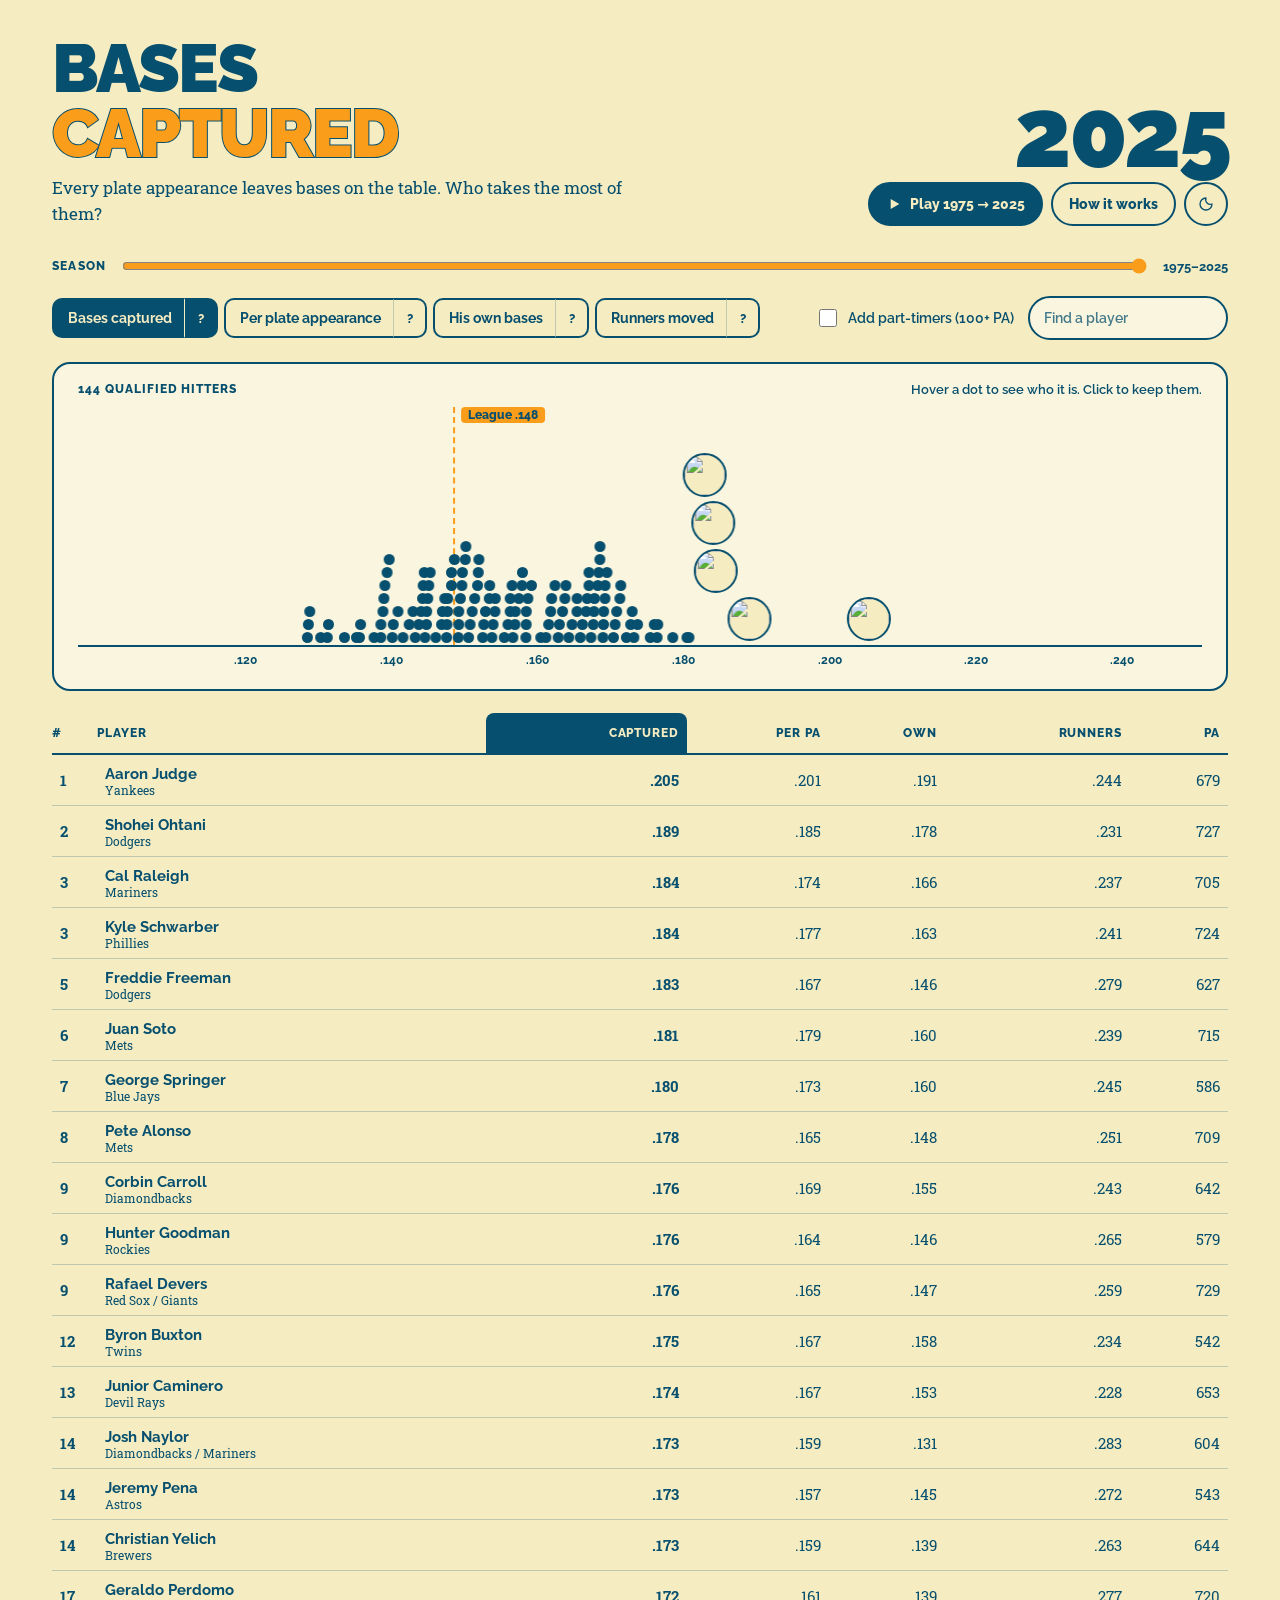
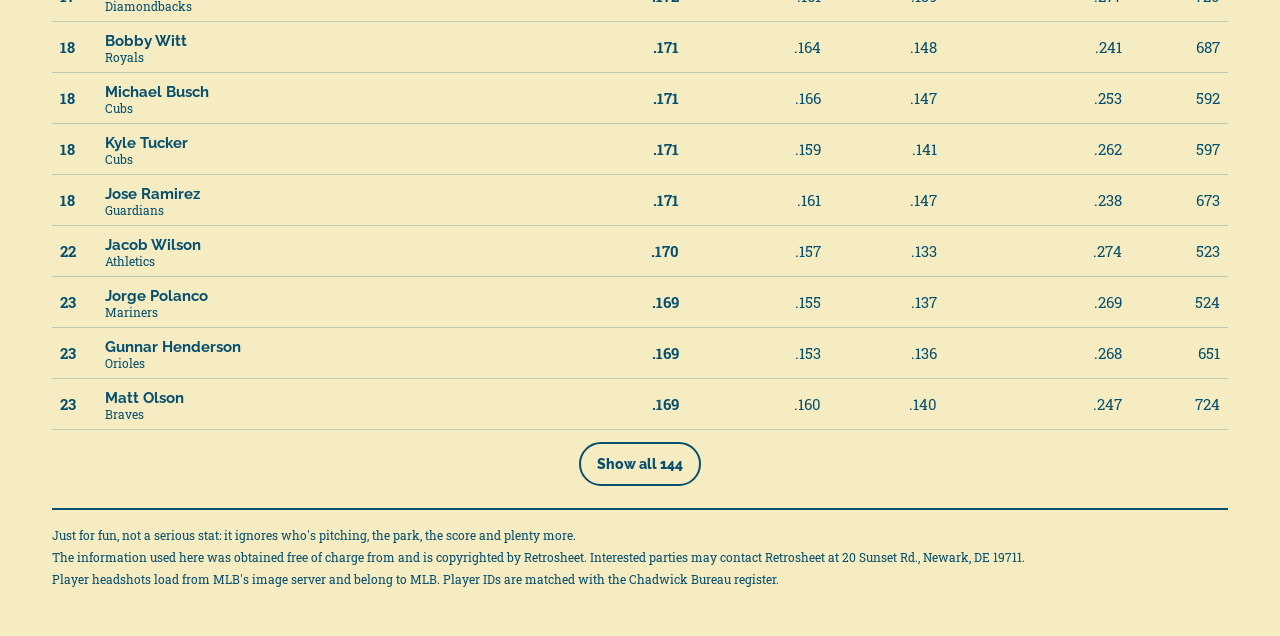
==== docs/index.html @ 89795378 "Add the Bases Captured page and the data it reads The page (docs/) is a static site for GitHub Pages" ====
<!doctype html>
<html lang="en">
<head>
  <meta charset="utf-8">
  <meta name="viewport" content="width=device-width, initial-scale=1">
  <title>Bases Captured</title>
  <meta name="description" content="Every plate appearance leaves bases on the table. Who takes the most of them? A just-for-fun MLB stat, 1975–2025.">
  <meta property="og:type" content="website">
  <meta property="og:title" content="Bases Captured">
  <meta property="og:description" content="Every plate appearance leaves bases on the table. Who takes the most of them? A just-for-fun MLB stat, 1975–2025.">
  <link rel="icon" href="data:image/svg+xml,%3Csvg xmlns='http://www.w3.org/2000/svg' viewBox='0 0 32 32'%3E%3Cpath d='M16 2 30 16 16 30 2 16Z' fill='%23f99d1b' stroke='%23064f6e' stroke-width='3'/%3E%3C/svg%3E">
  <script>
    // set the theme before first paint: saved choice, else the device setting
    (function () {
      var t = null;
      try { t = localStorage.getItem('bc-theme'); } catch (e) {}
      if (t === 'light' || t === 'dark') document.documentElement.setAttribute('data-theme', t);
    })();
  </script>
  <link rel="preconnect" href="https://fonts.googleapis.com">
  <link rel="preconnect" href="https://fonts.gstatic.com" crossorigin>
  <link href="https://fonts.googleapis.com/css2?family=Raleway:wght@500;600;700;800;900&family=Roboto+Slab:wght@400;500;700&display=swap" rel="stylesheet">
  <link rel="preconnect" href="https://img.mlbstatic.com">
  <link rel="stylesheet" href="css/style.css">
</head>
<body>
  <div class="page">
    <header class="masthead">
      <div class="brand">
        <h1 class="title"><span>Bases</span> <span class="title-hot">captured</span></h1>
        <p class="tagline">Every plate appearance leaves bases on the table. Who takes the most of them?</p>
      </div>
      <div class="season-head">
        <output class="year" id="year" aria-live="polite">2025</output>
        <div class="head-buttons">
          <button class="btn btn-solid" id="play" type="button" aria-pressed="false">
            <svg class="icon icon-play" viewBox="0 0 24 24" aria-hidden="true"><path d="M7 4.5 20 12 7 19.5Z"/></svg>
            <svg class="icon icon-pause" viewBox="0 0 24 24" aria-hidden="true"><path d="M6 4h4v16H6zM14 4h4v16h-4z"/></svg>
            <span class="play-label">Play 1975 → 2025</span>
          </button>
          <button class="btn" id="how-open" type="button">How it works</button>
          <button class="btn btn-icon" id="theme" type="button" aria-label="Switch to dark theme">
            <svg class="icon" viewBox="0 0 24 24" aria-hidden="true"><path d="M12 3a9 9 0 1 0 9 9 7 7 0 0 1-9-9Z" fill="none" stroke="currentColor" stroke-width="2" stroke-linejoin="round"/></svg>
          </button>
        </div>
      </div>
    </header>

    <section class="controls" aria-label="Season and measure">
      <div class="control-row">
        <label class="slider-label" for="season">Season</label>
        <input id="season" type="range" min="1975" max="2025" step="1" value="2025">
        <span class="range-ends"><span id="first-year">1975</span>–<span id="last-year">2025</span></span>
      </div>
      <div class="control-row">
        <div class="metrics" role="group" aria-label="Measure" id="metrics"></div>
        <span class="spacer"></span>
        <label class="check"><input type="checkbox" id="faint"> Add part-timers (100+ PA)</label>
        <form class="search" id="search" role="search">
          <label class="visually-hidden" for="search-input">Find a player this season</label>
          <input id="search-input" list="names" placeholder="Find a player" autocomplete="off">
          <datalist id="names"></datalist>
        </form>
      </div>
    </section>

    <div class="main" id="main">
      <div class="main-col">
        <figure class="chart-card">
          <figcaption class="chart-caption">
            <span id="chart-count">Qualified hitters</span>
            <span class="hint hint-mouse">Hover a dot to see who it is. Click to keep them.</span>
            <span class="hint hint-touch">Tap a dot to see who it is.</span>
          </figcaption>
          <div class="swarm" id="swarm" role="img" aria-label="Dot plot of hitters by the chosen measure"></div>
          <div class="axis" id="axis" aria-hidden="true"></div>
        </figure>

        <section class="board" aria-label="Leaderboard">
          <div class="table-wrap">
            <table class="table" id="table">
              <thead><tr id="thead"></tr></thead>
              <tbody id="tbody"></tbody>
            </table>
          </div>
          <button class="btn more" id="more" type="button">Show everyone</button>
        </section>
      </div>

      <aside class="panel" id="panel" aria-label="Player details" hidden></aside>
    </div>

    <footer class="footer">
      <p>Just for fun, not a serious stat: it ignores who's pitching, the park, the score and plenty more.</p>
      <p>The information used here was obtained free of charge from and is copyrighted by Retrosheet. Interested parties may contact Retrosheet at 20 Sunset Rd., Newark, DE 19711.</p>
      <p>Player headshots load from MLB's image server and belong to MLB. Player IDs are matched with the Chadwick Bureau register.</p>
    </footer>
  </div>

  <div class="tooltip" id="tip" role="status" hidden></div>
  <div class="popover" id="pop" role="tooltip" hidden></div>

  <dialog class="how" id="how" aria-labelledby="how-title">
    <form method="dialog" class="how-close-row"><button class="btn btn-icon" aria-label="Close">×</button></form>
    <h2 id="how-title">How it works</h2>
    <p class="how-lead">Every plate appearance starts with bases up for grabs: four for the batter (all the way home) and, for each runner, the bases left before he scores. The stat is how many of them the play actually took.</p>
    <div class="how-example">
      <svg class="diamond" role="img" aria-label="Diamond: the batter takes one of his four bases; the runner on first takes two of his three. Three of seven." viewBox="0 0 220 190">
        <path class="d-outline" d="M110 172 192 92 110 12 28 92Z"/>
        <path class="d-batter" d="M110 172 192 92"/>
        <path class="d-runner" d="M192 92 110 12 28 92"/>
        <rect class="d-base" x="183" y="83" width="18" height="18" transform="rotate(45 192 92)"/>
        <rect class="d-base" x="101" y="3" width="18" height="18" transform="rotate(45 110 12)"/>
        <rect class="d-base d-base-on" x="19" y="83" width="18" height="18" transform="rotate(45 28 92)"/>
        <path class="d-plate" d="M100 164h20v8l-10 10-10-10Z"/>
      </svg>
      <div>
        <p class="how-case">Runner on first. A single sends him to third.</p>
        <p>The batter takes <strong>1</strong> of his 4 bases. The runner takes <strong>2</strong> of his 3. That plate appearance captured <strong>3 of 7</strong>.</p>
        <p>A solo home run is 4 of 4. A grand slam is 10 of 10. A strikeout with the bases loaded is 0 of 10.</p>
      </div>
    </div>
    <h3>The measures</h3>
    <dl class="how-measures" id="how-measures"></dl>
    <h3>The fine print</h3>
    <ul class="how-rules">
      <li>Only the play that ends the plate appearance counts. Steals, wild pitches and pickoffs before it don't.</li>
      <li>Runners count from where they stand when that last pitch is thrown.</li>
      <li>A runner thrown out still keeps the bases he reached safely first.</li>
      <li>Bases taken on errors, dropped third strikes and catcher's interference count, and the player panel says how many.</li>
      <li>Every plate appearance counts, walks and sacrifices included. Regular season only.</li>
      <li>Qualified hitters have 3.1 plate appearances per team game, the same line as the batting title.</li>
    </ul>
  </dialog>

  <script type="module" src="js/app.js"></script>
</body>
</html>
---- docs/css/style.css ----
/* Bases Captured
   Light: Sanzo Wada combination #151 (Sulphur Yellow, Yellow Orange, Vandar Poel's Blue).
   Dark:  combination #309 (Golden Yellow, Apricot Orange, Violet Blue, Vandar Poel's Blue);
          body text uses a 15% lighter Golden Yellow so it passes 4.5:1. */

:root {
  --font-display: "Raleway", system-ui, -apple-system, "Segoe UI", sans-serif;
  --font-text: "Roboto Slab", Georgia, serif;

  --bg: #f5ecc2;
  --ink: #064f6e;
  --display: #064f6e;
  --accent: #f99d1b;          /* fills, lines, rings; never small text */
  --card: rgba(255, 255, 255, 0.45);
  --line: rgba(6, 79, 110, 0.22);
  --rule: #064f6e;
  --dot: #064f6e;
  --dot-faint: rgba(6, 79, 110, 0.22);
  --sel-bg: #064f6e;
  --sel-ink: #f5ecc2;
  --panel: #064f6e;
  --panel-ink: #f5ecc2;
  --panel-soft: rgba(245, 236, 194, 0.12);
  --panel-line: rgba(245, 236, 194, 0.28);
  --hot-ink: #064f6e;          /* text placed on --accent (large/bold only) */
  --title-fill: #f99d1b;
  --title-stroke: #064f6e;
  --shadow: 5px 5px 0 var(--accent);
  --spring: cubic-bezier(0.34, 1.56, 0.64, 1);
  color-scheme: light;
}

@media (prefers-color-scheme: dark) {
  :root:not([data-theme="light"]) {
    --bg: #40456a;
    --ink: #f5b070;
    --display: #f3a257;
    --accent: #f68c50;
    --card: rgba(6, 79, 110, 0.4);
    --line: rgba(245, 176, 112, 0.22);
    --rule: #f3a257;
    --dot: #f3a257;
    --dot-faint: rgba(243, 162, 87, 0.28);
    --sel-bg: #f3a257;
    --sel-ink: #40456a;
    --panel: #064f6e;
    --panel-ink: #f5b070;
    --panel-soft: rgba(243, 162, 87, 0.12);
    --panel-line: rgba(243, 162, 87, 0.3);
    --hot-ink: #40456a;
    --title-fill: #f68c50;
    --title-stroke: #f3a257;
    color-scheme: dark;
  }
}
:root[data-theme="dark"] {
  --bg: #40456a;
  --ink: #f5b070;
  --display: #f3a257;
  --accent: #f68c50;
  --card: rgba(6, 79, 110, 0.4);
  --line: rgba(245, 176, 112, 0.22);
  --rule: #f3a257;
  --dot: #f3a257;
  --dot-faint: rgba(243, 162, 87, 0.28);
  --sel-bg: #f3a257;
  --sel-ink: #40456a;
  --panel: #064f6e;
  --panel-ink: #f5b070;
  --panel-soft: rgba(243, 162, 87, 0.12);
  --panel-line: rgba(243, 162, 87, 0.3);
  --hot-ink: #40456a;
  --title-fill: #f68c50;
  --title-stroke: #f3a257;
  color-scheme: dark;
}

* { box-sizing: border-box; }
[hidden] { display: none !important; }
html { -webkit-text-size-adjust: 100%; }
body {
  margin: 0;
  background: var(--bg);
  color: var(--ink);
  font: 400 15px/1.5 var(--font-text);
  -webkit-font-smoothing: antialiased;
  transition: background-color 0.3s, color 0.3s;
}
h1, h2, h3, p { margin: 0; }
a { color: inherit; text-decoration-color: var(--accent); text-underline-offset: 2px; }
button, input, select { font: inherit; color: inherit; }
:focus-visible { outline: 3px solid var(--accent); outline-offset: 2px; }
.visually-hidden {
  position: absolute; width: 1px; height: 1px; overflow: hidden;
  clip: rect(0 0 0 0); white-space: nowrap;
}
.icon { width: 16px; height: 16px; fill: currentColor; flex: none; }

.page {
  max-width: 1240px;
  margin: 0 auto;
  padding: 36px 32px 48px;
  display: flex;
  flex-direction: column;
  gap: 22px;
}

/* ---------------------------------------------------------------- masthead */

.masthead {
  display: flex;
  flex-wrap: wrap;
  justify-content: space-between;
  align-items: flex-end;
  gap: 20px;
}
.title {
  font: 900 clamp(44px, 7vw, 68px)/0.95 var(--font-display);
  letter-spacing: -0.03em;
  text-transform: uppercase;
  color: var(--display);
}
.title-hot {
  display: block;
  color: var(--title-fill);
  -webkit-text-stroke: 2px var(--title-stroke);
  paint-order: stroke fill;
}
.tagline { margin-top: 10px; font-size: 17px; max-width: 34em; }
.season-head { display: flex; flex-direction: column; align-items: flex-end; gap: 8px; }
.year {
  font: 900 clamp(64px, 10vw, 96px)/0.85 var(--font-display);
  letter-spacing: -0.04em;
  color: var(--display);
  font-variant-numeric: tabular-nums;
}
.year.bump { animation: bump 0.45s var(--spring); }
@keyframes bump { 0% { transform: translateY(6px) scale(0.96); } 100% { transform: none; } }
.head-buttons { display: flex; flex-wrap: wrap; gap: 8px; justify-content: flex-end; }

.btn {
  min-height: 44px;
  padding: 0 16px;
  border-radius: 999px;
  border: 2px solid var(--rule);
  background: transparent;
  color: var(--ink);
  font: 800 14px var(--font-display);
  display: inline-flex;
  align-items: center;
  justify-content: center;
  gap: 8px;
  cursor: pointer;
  transition: transform 0.2s var(--spring), background-color 0.2s;
}
.btn:hover { transform: translateY(-1px); }
.btn:active { transform: translateY(1px); }
.btn-solid { background: var(--sel-bg); color: var(--sel-ink); border-color: var(--sel-bg); }
.btn-icon { width: 44px; padding: 0; font-size: 20px; }
#play .icon-pause { display: none; }
#play[aria-pressed="true"] .icon-play { display: none; }
#play[aria-pressed="true"] .icon-pause { display: block; }

/* ---------------------------------------------------------------- controls */

.controls { display: flex; flex-direction: column; gap: 12px; }
.control-row { display: flex; flex-wrap: wrap; align-items: center; gap: 10px 14px; }
.slider-label {
  font: 800 12px var(--font-display);
  letter-spacing: 0.1em;
  text-transform: uppercase;
}
#season { flex: 1 1 320px; accent-color: var(--accent); min-height: 32px; }
.range-ends { font: 700 13px var(--font-display); }
.spacer { flex: 1 1 0; }

.metrics { display: flex; flex-wrap: wrap; gap: 6px; }
.metric { display: inline-flex; align-items: stretch; }
.metric-btn {
  min-height: 40px;
  padding: 0 12px 0 14px;
  border: 2px solid var(--rule);
  border-right: 0;
  border-radius: 10px 0 0 10px;
  background: transparent;
  font: 700 14px var(--font-display);
  cursor: pointer;
}
.metric-q {
  min-width: 34px;
  min-height: 40px;
  border: 2px solid var(--rule);
  border-left: 1px solid var(--line);
  border-radius: 0 10px 10px 0;
  background: transparent;
  font: 800 13px var(--font-display);
  cursor: help;
}
.metric[data-on="true"] .metric-btn,
.metric[data-on="true"] .metric-q { background: var(--sel-bg); color: var(--sel-ink); border-color: var(--sel-bg); }
.metric[data-on="true"] .metric-q { border-left-color: var(--sel-ink); }

.check { display: inline-flex; align-items: center; gap: 8px; font: 600 14px var(--font-display); min-height: 44px; cursor: pointer; }
.check input { width: 18px; height: 18px; accent-color: var(--accent); }
.search input {
  min-height: 44px;
  width: 200px;
  padding: 0 14px;
  border-radius: 999px;
  border: 2px solid var(--rule);
  background: var(--card);
  font: 600 14px var(--font-display);
}
.search input::placeholder { color: inherit; opacity: 0.75; }

/* ---------------------------------------------------------------- layout */

.main {
  display: grid;
  grid-template-columns: minmax(0, 1fr);
  gap: 22px;
  align-items: start;
}
.main.has-panel { grid-template-columns: minmax(0, 1fr) minmax(320px, 380px); }
.main-col { display: flex; flex-direction: column; gap: 22px; min-width: 0; }

/* ---------------------------------------------------------------- chart */

.chart-card {
  margin: 0;
  background: var(--card);
  border: 2px solid var(--rule);
  border-radius: 18px;
  padding: 18px 24px 12px;
}
.chart-caption {
  display: flex;
  flex-wrap: wrap;
  justify-content: space-between;
  gap: 6px 16px;
  font: 800 12px var(--font-display);
  letter-spacing: 0.08em;
  text-transform: uppercase;
  margin-bottom: 10px;
}
.chart-caption .hint { font-weight: 600; text-transform: none; letter-spacing: 0; font-size: 13px; }
.swarm {
  position: relative;
  height: var(--swarm-h, 320px);
  border-bottom: 2px solid var(--rule);
  transition: height 0.5s var(--spring);
  overflow: visible;
}
.league {
  position: absolute;
  top: 0;
  bottom: 0;
  left: 0;
  width: 0;
  border-left: 2px dashed var(--accent);
  transition: transform 0.7s var(--spring);
  pointer-events: none;
}
.league span {
  position: absolute;
  top: 0;
  left: 6px;
  white-space: nowrap;
  font: 800 12px var(--font-display);
  background: var(--accent);
  color: var(--hot-ink);
  padding: 1px 7px;
  border-radius: 4px;
}
.dot {
  position: absolute;
  left: 0;
  top: 0;
  width: var(--d, 11px);
  height: var(--d, 11px);
  border-radius: 50%;
  background: var(--dot);
  border: 0;
  padding: 0;
  cursor: pointer;
  transform: translate3d(var(--x, 0), var(--y, 0), 0) scale(var(--s, 1));
  transition: transform 0.7s var(--spring), opacity 0.4s, width 0.4s var(--spring), height 0.4s var(--spring), background-color 0.3s;
  will-change: transform;
}
.dot.faint { background: var(--dot-faint); }
.dot.entering { --s: 0; opacity: 0; }
.dot.leaving { --s: 0.2; opacity: 0; pointer-events: none; }
.dot:hover, .dot.hovered { --s: 1.6; z-index: 3; }
.dot.face {
  --d: 44px;
  background: var(--bg);
  border: 2px solid var(--rule);
  overflow: hidden;
  z-index: 2;
}
.dot.face:hover { --s: 1.12; }
.dot.face.selected { border: 4px solid var(--accent); z-index: 4; }
.dot img { width: 100%; height: 100%; object-fit: cover; object-position: top; display: block; }
.dot.found { animation: found 1.2s var(--spring) 2; }
@keyframes found { 50% { --s: 2.2; } }

.axis { position: relative; height: 24px; margin-top: 6px; font: 700 12px var(--font-display); }
.axis span { position: absolute; top: 0; transform: translateX(-50%); transition: left 0.5s; }

/* ---------------------------------------------------------------- tooltip and popovers */

.tooltip {
  position: fixed;
  z-index: 50;
  left: 0;
  top: 0;
  display: flex;
  gap: 10px;
  align-items: center;
  background: var(--panel);
  color: var(--panel-ink);
  border-radius: 12px;
  padding: 10px 12px;
  box-shadow: var(--shadow);
  pointer-events: none;
  max-width: 260px;
  font-size: 13px;
}
.tooltip img { width: 48px; height: 48px; border-radius: 50%; object-fit: cover; object-position: top; background: var(--bg); flex: none; }
.tooltip strong { display: block; font: 800 15px/1.2 var(--font-display); }
.tooltip .tip-val { font: 700 22px/1.1 var(--font-text); }

.popover {
  position: fixed;
  z-index: 60;
  max-width: 280px;
  background: var(--panel);
  color: var(--panel-ink);
  border-radius: 10px;
  padding: 10px 12px;
  font-size: 14px;
  box-shadow: var(--shadow);
}

/* ---------------------------------------------------------------- table */

.board { display: flex; flex-direction: column; gap: 12px; align-items: center; }
.table-wrap { width: 100%; overflow-x: auto; }
.table { width: 100%; border-collapse: collapse; font-size: 15px; font-variant-numeric: tabular-nums; }
.table th {
  font: 800 12px var(--font-display);
  letter-spacing: 0.08em;
  text-transform: uppercase;
  text-align: right;
  padding: 0;
  border-bottom: 2px solid var(--rule);
  white-space: nowrap;
}
.table th:nth-child(-n+2) { text-align: left; }
.th-btn {
  width: 100%;
  min-height: 40px;
  padding: 6px 8px;
  border: 0;
  background: transparent;
  font: inherit;
  letter-spacing: inherit;
  text-transform: inherit;
  text-align: inherit;
  cursor: pointer;
}
.table th[aria-sort] .th-btn { background: var(--sel-bg); color: var(--sel-ink); border-radius: 8px 8px 0 0; }
.table td { padding: 7px 8px; text-align: right; border-bottom: 1px solid var(--line); white-space: nowrap; }
.table td:nth-child(-n+2) { text-align: left; }
.table td.rank { font-weight: 700; width: 3em; }
.table td.sorted { font-weight: 700; }
.table tr { transition: background-color 0.2s; }
.table tbody tr { cursor: pointer; }
.table tbody tr:hover, .table tbody tr.selected { background: var(--card); }
.table tbody tr.selected td:first-child { box-shadow: inset 4px 0 0 var(--accent); }
.player-cell { display: inline-flex; flex-direction: column; line-height: 1.25; }
.player-btn {
  border: 0;
  background: none;
  padding: 0;
  font: 700 15px var(--font-display);
  text-align: left;
  cursor: pointer;
}
.player-team { font-size: 12px; }
.faint-row { opacity: 0.72; }
.more { align-self: center; }

/* ---------------------------------------------------------------- player panel */

.panel {
  position: sticky;
  top: 16px;
  background: var(--panel);
  color: var(--panel-ink);
  border-radius: 18px;
  padding: 18px;
  display: flex;
  flex-direction: column;
  gap: 14px;
  box-shadow: 6px 6px 0 var(--accent);
  max-height: calc(100vh - 32px);
  overflow-y: auto;
  overscroll-behavior: contain;
  animation: slide-in 0.5s var(--spring);
}
@keyframes slide-in { from { transform: translateX(40px); opacity: 0; } to { transform: none; opacity: 1; } }
.panel-head { display: flex; align-items: center; gap: 12px; }
.panel-head img {
  width: 60px; height: 60px; border-radius: 50%;
  object-fit: cover; object-position: top;
  background: var(--panel-ink);
  border: 3px solid var(--accent);
  flex: none;
}
.panel-name { flex: 1; min-width: 0; }
.panel-name strong { display: block; font: 900 22px/1.1 var(--font-display); }
.panel-name span { font-size: 13px; }
.panel .btn { border-color: var(--panel-line); color: var(--panel-ink); }
.panel-big { display: flex; flex-wrap: wrap; align-items: baseline; gap: 4px 10px; }
.panel-big .val { font: 700 44px/1 var(--font-text); }
.panel-big .lbl { font-size: 14px; }
.tiles { display: grid; grid-template-columns: repeat(2, minmax(0, 1fr)); gap: 8px; }
.tile { background: var(--panel-soft); border-radius: 10px; padding: 8px 10px; }
.tile.on { background: var(--accent); color: var(--hot-ink); }
.tile .k { display: block; font: 800 11px var(--font-display); letter-spacing: 0.08em; text-transform: uppercase; }
.tile .v { font: 700 21px var(--font-text); }
.tile .v small { font-size: 12px; font-weight: 400; }
.panel-label { font: 800 11px var(--font-display); letter-spacing: 0.08em; text-transform: uppercase; }
.spark { width: 100%; height: 120px; display: block; overflow: visible; }
.spark .s-league { fill: none; stroke: var(--accent); stroke-width: 2; stroke-dasharray: 5 5; }
.spark .s-player { fill: none; stroke: var(--panel-ink); stroke-width: 3; stroke-linejoin: round; stroke-linecap: round; }
.spark .s-pt { fill: var(--panel-ink); }
.spark .s-pt.hollow { fill: var(--panel); stroke: var(--panel-ink); stroke-width: 1.5; }
.spark .s-now { fill: var(--accent); stroke: var(--panel); stroke-width: 2; }
.spark text { fill: var(--panel-ink); font: 700 10px var(--font-display); }
.notes { font-size: 13px; }
.notes p + p { margin-top: 4px; }
.career { display: flex; flex-direction: column; gap: 14px; border-top: 1px solid var(--panel-line); padding-top: 14px; }
.career-total { display: flex; flex-wrap: wrap; align-items: baseline; gap: 4px 10px; }
.career-total .val { font: 700 28px/1 var(--font-text); }
.best { list-style: none; margin: 6px 0 0; padding: 0; display: flex; flex-direction: column; gap: 6px; }
.best li { display: flex; justify-content: space-between; gap: 10px; background: var(--panel-soft); border-radius: 8px; padding: 6px 10px; font-size: 14px; }
.ranks { display: grid; grid-template-columns: repeat(auto-fill, minmax(40px, 1fr)); gap: 4px; margin-top: 6px; }
.ranks div { border-radius: 6px; padding: 3px 0; text-align: center; font-size: 11px; line-height: 1.2; background: var(--panel-soft); }
.ranks div.top10 { background: var(--accent); color: var(--hot-ink); }
.ranks div.top30 { box-shadow: inset 0 0 0 2px var(--accent); }
.ranks div.none { background: transparent; opacity: 0.7; }
.ranks strong { display: block; font-size: 14px; }
.panel-toggle { width: 100%; border-color: var(--accent) !important; }

/* ---------------------------------------------------------------- how it works */

.how {
  width: min(680px, calc(100vw - 32px));
  max-height: calc(100vh - 48px);
  border: 2px solid var(--rule);
  border-radius: 18px;
  padding: 22px 26px 26px;
  background: var(--bg);
  color: var(--ink);
  box-shadow: 8px 8px 0 var(--accent);
}
.how::backdrop { background: rgba(6, 30, 45, 0.55); }
.how[open] { animation: pop 0.45s var(--spring); }
@keyframes pop { from { transform: scale(0.92); opacity: 0; } to { transform: none; opacity: 1; } }
.how-close-row { display: flex; justify-content: flex-end; margin: -8px -12px 0 0; }
.how h2 { font: 900 34px/1 var(--font-display); text-transform: uppercase; letter-spacing: -0.02em; color: var(--display); }
.how h3 { font: 800 14px var(--font-display); letter-spacing: 0.08em; text-transform: uppercase; margin: 20px 0 8px; }
.how-lead { margin-top: 10px; font-size: 16px; }
.how-example { display: flex; flex-wrap: wrap; gap: 18px; align-items: center; margin-top: 16px; background: var(--card); border: 2px solid var(--rule); border-radius: 14px; padding: 14px; }
.how-example > div { flex: 1 1 260px; display: flex; flex-direction: column; gap: 8px; }
.how-case { font: 700 19px/1.25 var(--font-text); }
.diamond { width: 200px; height: auto; flex: none; }
.d-outline { fill: none; stroke: var(--ink); stroke-opacity: 0.35; stroke-width: 3; stroke-dasharray: 6 6; }
.d-batter { stroke: var(--ink); stroke-width: 9; stroke-linecap: round; }
.d-runner { fill: none; stroke: var(--accent); stroke-width: 9; stroke-linecap: round; stroke-linejoin: round; }
.d-base { fill: var(--bg); stroke: var(--ink); stroke-width: 3; }
.d-base-on { fill: var(--ink); }
.d-plate { fill: var(--bg); stroke: var(--ink); stroke-width: 3; }
.how-measures { display: grid; grid-template-columns: max-content 1fr; gap: 6px 14px; margin: 0; }
.how-measures dt { font: 800 14px var(--font-display); }
.how-measures dd { margin: 0; }
.how-rules { margin: 0; padding-left: 20px; display: flex; flex-direction: column; gap: 4px; }

/* ---------------------------------------------------------------- footer */

.footer { border-top: 2px solid var(--rule); padding-top: 16px; font-size: 12px; display: flex; flex-direction: column; gap: 4px; }

/* ---------------------------------------------------------------- narrow screens */

@media (max-width: 900px) {
  .main.has-panel { grid-template-columns: minmax(0, 1fr); }
  .panel {
    position: fixed;
    left: 8px;
    right: 8px;
    bottom: 8px;
    top: auto;
    max-height: 72vh;
    z-index: 40;
    animation: sheet-in 0.5s var(--spring);
  }
  @keyframes sheet-in { from { transform: translateY(60px); opacity: 0; } to { transform: none; opacity: 1; } }
}
@media (max-width: 640px) {
  .page { padding: 20px 16px 40px; }
  .season-head { align-items: flex-start; }
  .masthead { align-items: flex-start; }
  .chart-card { padding: 14px 12px 10px; }
  .search input { width: 100%; }
  .search { flex: 1 1 100%; }
  .play-label { display: none; }
  .metric-btn { font-size: 13px; padding: 0 10px; }
  .metric-q { min-width: 30px; }
  .metrics { gap: 6px; }
  .range-ends { display: none; }
  .tagline { font-size: 15px; }
}
.hint-touch { display: none; }
@media (hover: none) {
  .hint-mouse { display: none; }
  .hint-touch { display: inline; }
}

@media (prefers-reduced-motion: reduce) {
  *, *::before, *::after { transition-duration: 0.01ms !important; animation-duration: 0.01ms !important; }
}
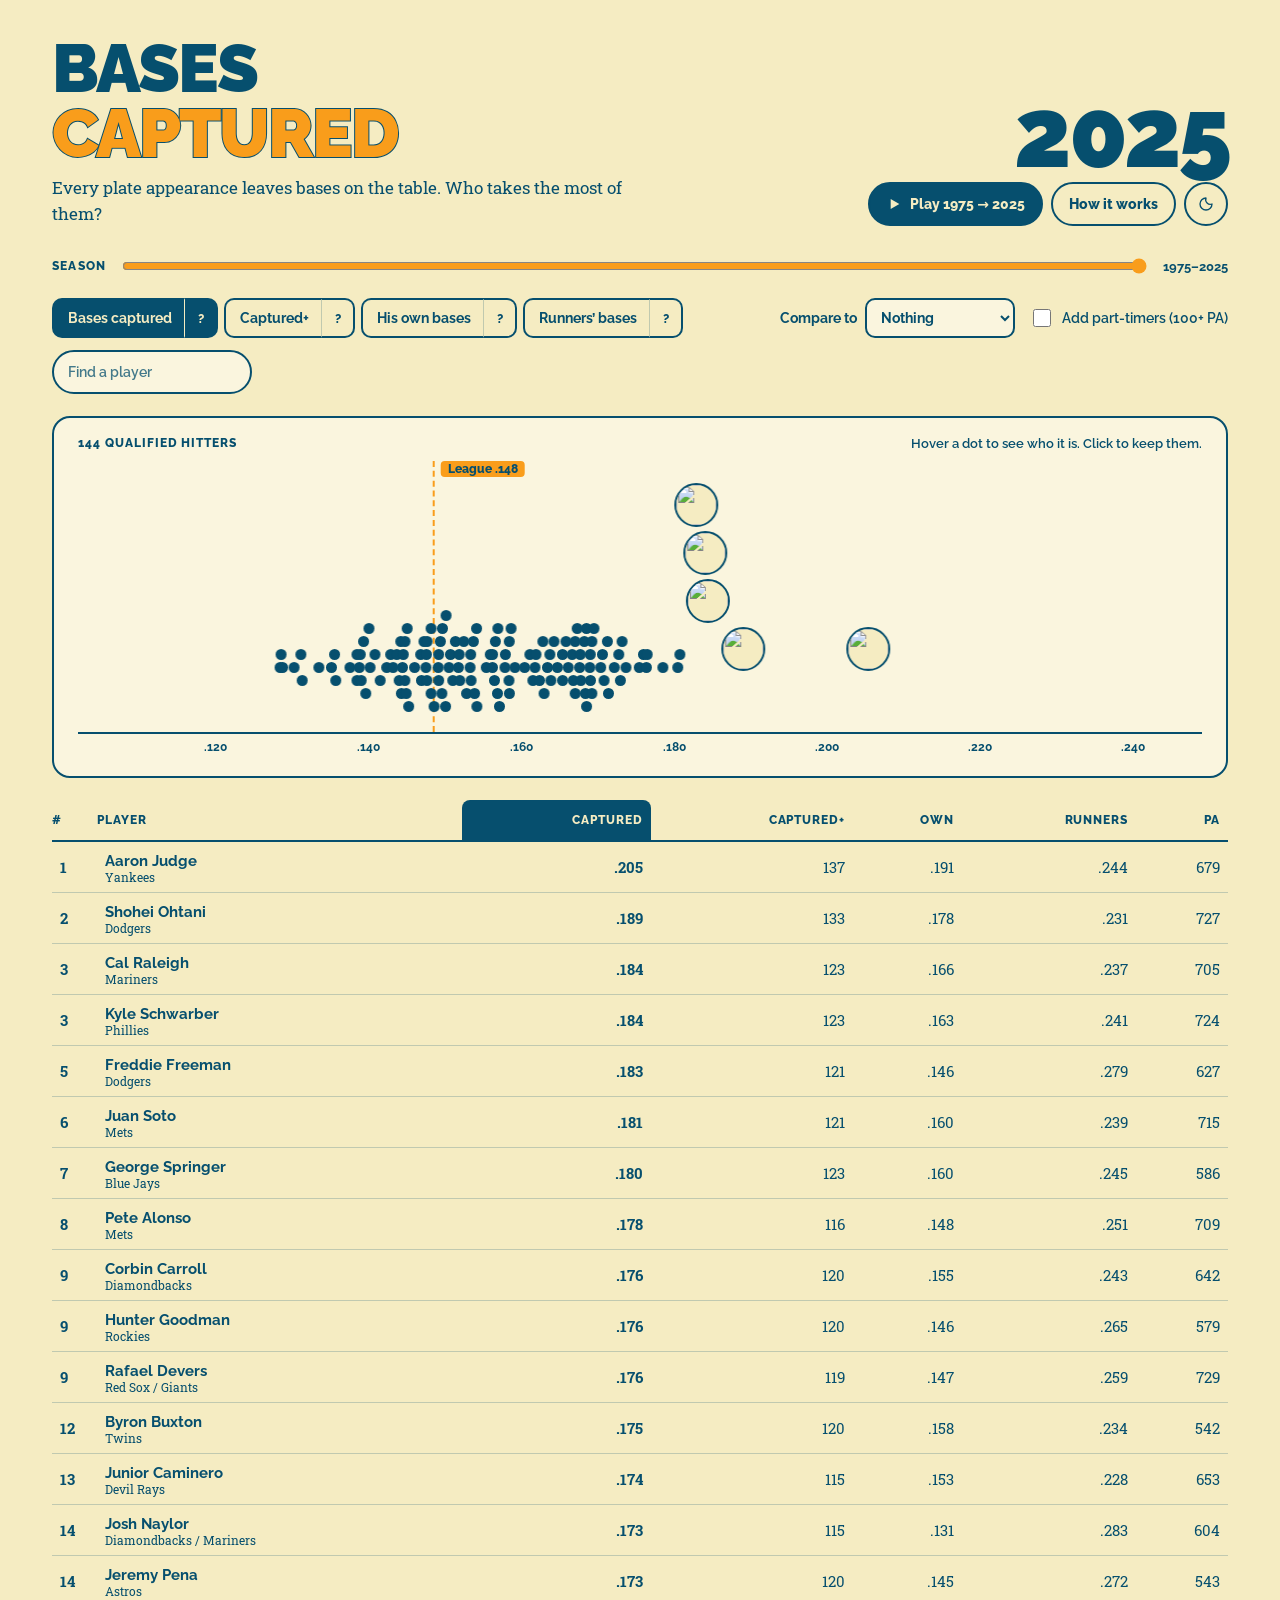
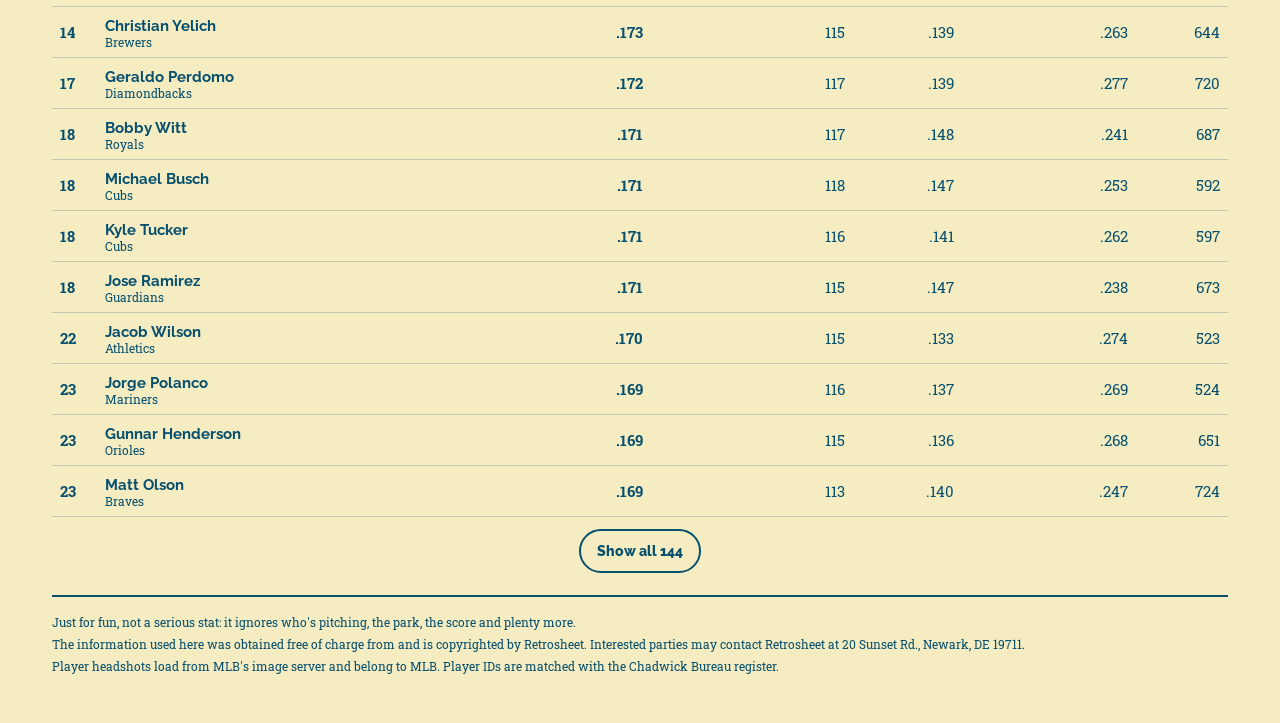
==== commit 9cae7e1b: "Add Captured+, stat comparisons and fixes from the first review - Captured+: bases captured against " ====
--- a/docs/index.html
+++ b/docs/index.html
@@ -8,6 +8,12 @@
   <meta property="og:type" content="website">
   <meta property="og:title" content="Bases Captured">
   <meta property="og:description" content="Every plate appearance leaves bases on the table. Who takes the most of them? A just-for-fun MLB stat, 1975–2025.">
+  <meta property="og:url" content="https://jethatch.github.io/basescaptured/">
+  <meta property="og:image" content="https://jethatch.github.io/basescaptured/img/preview.png">
+  <meta property="og:image:width" content="1200">
+  <meta property="og:image:height" content="630">
+  <meta property="og:image:alt" content="Bases Captured, 1975–2025: a baseball diamond showing a batter and a runner taking bases, and the words: every plate appearance leaves bases on the table. Who takes the most of them?">
+  <meta name="twitter:card" content="summary_large_image">
   <link rel="icon" href="data:image/svg+xml,%3Csvg xmlns='http://www.w3.org/2000/svg' viewBox='0 0 32 32'%3E%3Cpath d='M16 2 30 16 16 30 2 16Z' fill='%23f99d1b' stroke='%23064f6e' stroke-width='3'/%3E%3C/svg%3E">
   <script>
     // set the theme before first paint: saved choice, else the device setting
@@ -55,6 +61,8 @@
       <div class="control-row">
         <div class="metrics" role="group" aria-label="Measure" id="metrics"></div>
         <span class="spacer"></span>
+        <label class="compare" for="compare">Compare to
+          <select id="compare"><option value="">Nothing</option></select></label>
         <label class="check"><input type="checkbox" id="faint"> Add part-timers (100+ PA)</label>
         <form class="search" id="search" role="search">
           <label class="visually-hidden" for="search-input">Find a player this season</label>
@@ -72,8 +80,10 @@
             <span class="hint hint-mouse">Hover a dot to see who it is. Click to keep them.</span>
             <span class="hint hint-touch">Tap a dot to see who it is.</span>
           </figcaption>
-          <div class="swarm" id="swarm" role="img" aria-label="Dot plot of hitters by the chosen measure"></div>
+          <p class="visually-hidden">Each dot is one hitter, placed by the chosen measure; dots stack where values are close. The leaderboard below lists the same players.</p>
+          <div class="swarm" id="swarm" role="group" aria-label="Chart of hitters by the chosen measure"></div>
           <div class="axis" id="axis" aria-hidden="true"></div>
+          <div class="disagree" id="disagree" hidden></div>
         </figure>
 
         <section class="board" aria-label="Leaderboard">
@@ -129,6 +139,7 @@
       <li>A runner thrown out still keeps the bases he reached safely first.</li>
       <li>Bases taken on errors, dropped third strikes and catcher's interference count, and the player panel says how many.</li>
       <li>Every plate appearance counts, walks and sacrifices included. Regular season only.</li>
+      <li>That has quirks: a sacrifice bunt that moves a runner up, or an intentional walk with runners on, often scores better than an average plate appearance, while an intentional walk with the bases empty pulls a great hitter down a little.</li>
       <li>Qualified hitters have 3.1 plate appearances per team game, the same line as the batting title.</li>
     </ul>
   </dialog>
--- a/docs/css/style.css
+++ b/docs/css/style.css
@@ -287,7 +287,34 @@
   transition: transform 0.7s var(--spring), opacity 0.4s, width 0.4s var(--spring), height 0.4s var(--spring), background-color 0.3s;
   will-change: transform;
 }
-.dot.faint { background: var(--dot-faint); }
+/* part-timers: hollow rings, lighter than the solid dots but still a full-contrast outline */
+.dot.faint { background: transparent; box-shadow: inset 0 0 0 1.5px var(--dot); opacity: 0.85; }
+.dot.off { opacity: 0.5; }
+.overlay, .yaxis { display: none; }
+.is-scatter .overlay { display: block; position: absolute; inset: 0; width: 100%; height: 100%; overflow: visible; pointer-events: none; }
+.is-scatter .yaxis { display: block; position: absolute; left: 0; top: 0; bottom: 0; width: 0; pointer-events: none; }
+.yaxis span { position: absolute; left: 4px; font: 700 11px var(--font-display); white-space: nowrap; opacity: 0.85; }
+.overlay .fit { stroke: var(--ink); stroke-width: 2; stroke-dasharray: 2 6; stroke-linecap: round; opacity: 0.6; }
+.overlay .yleague { stroke: var(--accent); stroke-width: 2; stroke-dasharray: 5 5; }
+.compare { display: inline-flex; align-items: center; gap: 8px; font: 700 14px var(--font-display); }
+.compare select {
+  min-height: 40px; padding: 0 10px; border-radius: 10px; border: 2px solid var(--rule);
+  background: var(--card); font: 700 14px var(--font-display);
+}
+.disagree { display: grid; grid-template-columns: repeat(2, minmax(0, 1fr)); gap: 12px 24px; margin-top: 12px; font-size: 14px; }
+.disagree h3 { margin: 0 0 4px; font: 800 12px var(--font-display); letter-spacing: 0.08em; text-transform: uppercase; }
+.disagree ol { margin: 0; padding-left: 20px; display: flex; flex-direction: column; gap: 2px; }
+.disagree button { border: 0; background: none; padding: 2px 0; font: 700 14px var(--font-display); cursor: pointer; text-align: left; text-decoration: underline; text-decoration-color: var(--accent); text-underline-offset: 3px; }
+@media (max-width: 640px) { .disagree { grid-template-columns: minmax(0, 1fr); } }
+.offscale {
+  position: absolute;
+  bottom: 4px;
+  font: 700 11px var(--font-display);
+  opacity: 0.85;
+  pointer-events: none;
+}
+.offscale-lo { left: 0; }
+.offscale-hi { right: 0; }
 .dot.entering { --s: 0; opacity: 0; }
 .dot.leaving { --s: 0.2; opacity: 0; pointer-events: none; }
 .dot:hover, .dot.hovered { --s: 1.6; z-index: 3; }
@@ -432,6 +459,12 @@
 .tile .v { font: 700 21px var(--font-text); }
 .tile .v small { font-size: 12px; font-weight: 400; }
 .panel-label { font: 800 11px var(--font-display); letter-spacing: 0.08em; text-transform: uppercase; }
+.others { list-style: none; margin: 6px 0 0; padding: 0; display: grid; grid-template-columns: repeat(4, minmax(0, 1fr)); gap: 6px; }
+.others li { background: var(--panel-soft); border-radius: 8px; padding: 5px 7px; display: flex; flex-direction: column; line-height: 1.2; }
+.others li.ours { box-shadow: inset 0 0 0 2px var(--accent); }
+.others .o-k { font: 800 10px var(--font-display); letter-spacing: 0.06em; text-transform: uppercase; }
+.others .o-v { font: 700 15px var(--font-text); }
+.others .o-r { font-size: 12px; }
 .spark { width: 100%; height: 120px; display: block; overflow: visible; }
 .spark .s-league { fill: none; stroke: var(--accent); stroke-width: 2; stroke-dasharray: 5 5; }
 .spark .s-player { fill: none; stroke: var(--panel-ink); stroke-width: 3; stroke-linejoin: round; stroke-linecap: round; }
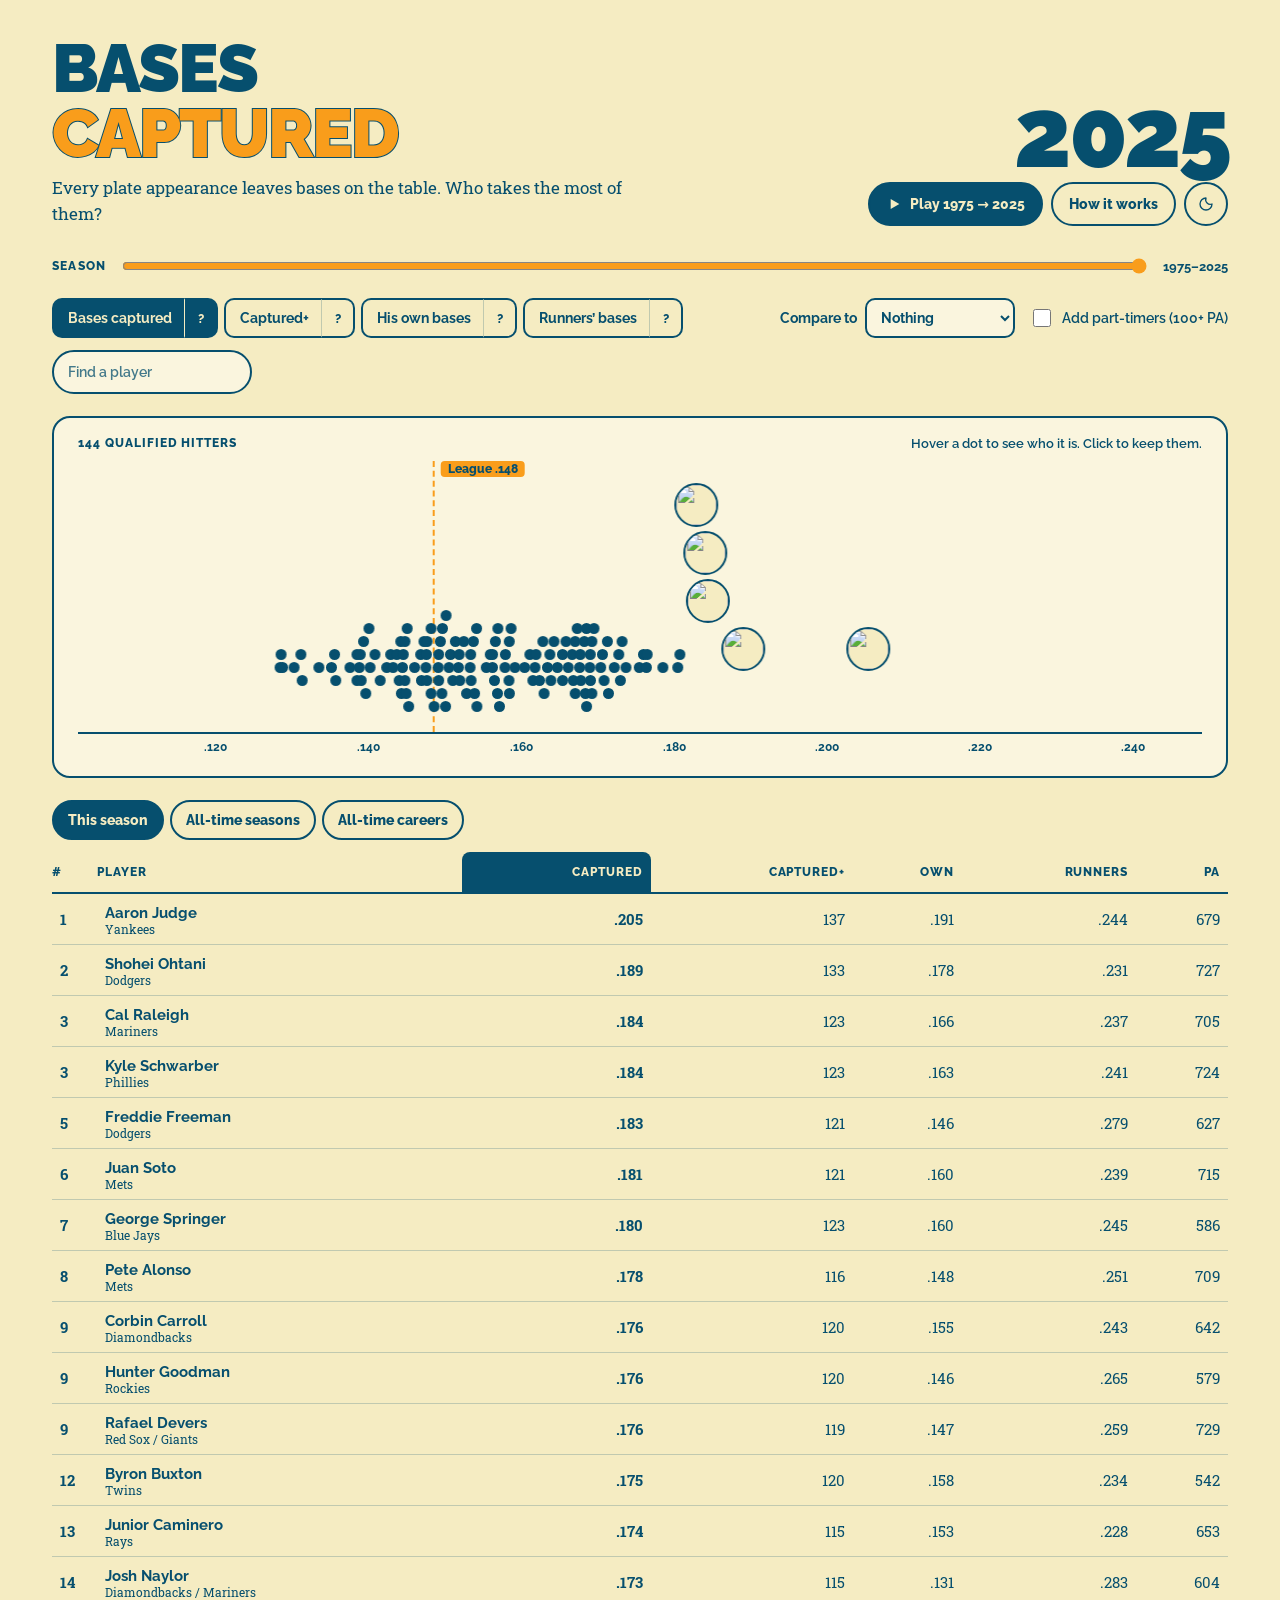
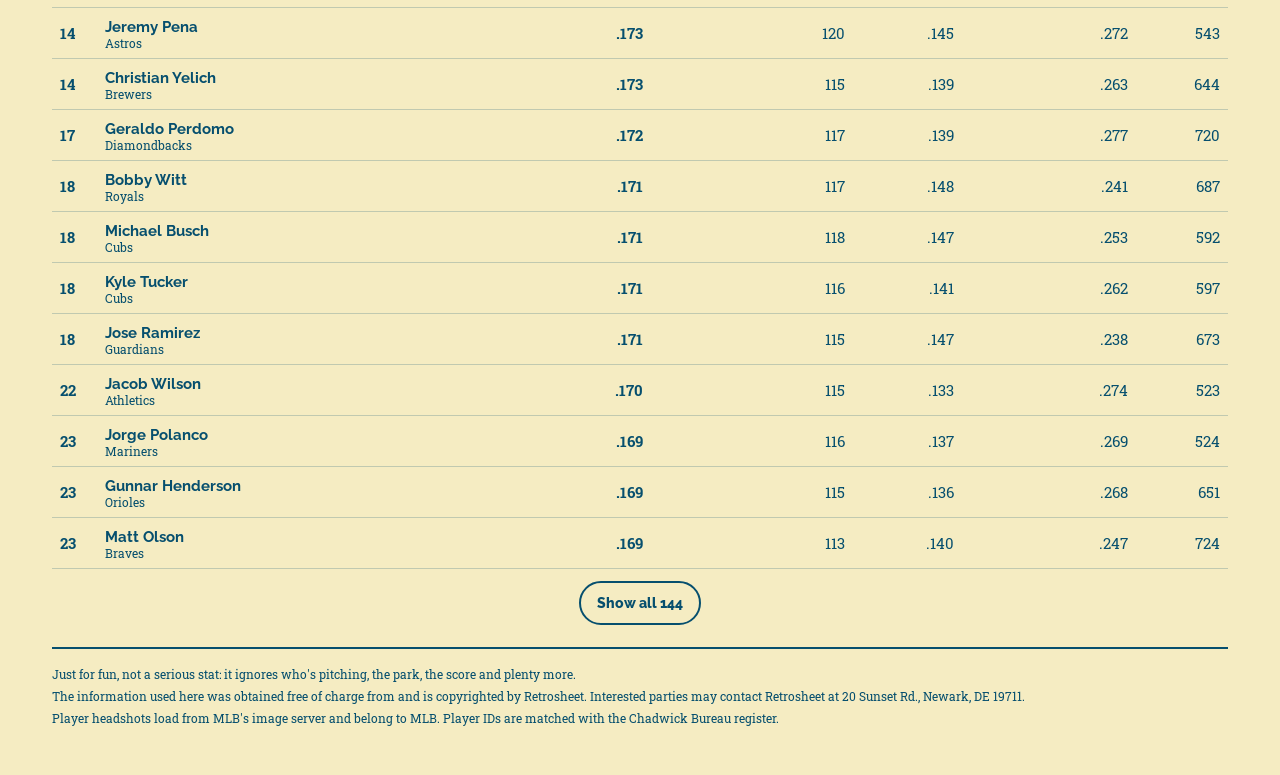
==== commit 3728847a: "Add all-time best seasons and careers The leaderboard gets three tabs: this season, all-time seasons" ====
--- a/docs/index.html
+++ b/docs/index.html
@@ -87,7 +87,13 @@
         </figure>
 
         <section class="board" aria-label="Leaderboard">
-          <div class="table-wrap">
+          <div class="tabs" id="tabs" role="tablist" aria-label="Leaderboard view">
+            <button type="button" role="tab" data-view="season" aria-selected="true">This season</button>
+            <button type="button" role="tab" data-view="seasons" aria-selected="false">All-time seasons</button>
+            <button type="button" role="tab" data-view="careers" aria-selected="false">All-time careers</button>
+          </div>
+          <div class="alltime" id="alltime" hidden></div>
+          <div class="table-wrap" id="season-table">
             <table class="table" id="table">
               <thead><tr id="thead"></tr></thead>
               <tbody id="tbody"></tbody>
--- a/docs/css/style.css
+++ b/docs/css/style.css
@@ -372,6 +372,16 @@
 /* ---------------------------------------------------------------- table */
 
 .board { display: flex; flex-direction: column; gap: 12px; align-items: center; }
+.tabs { display: flex; flex-wrap: wrap; gap: 6px; align-self: stretch; }
+.tabs button {
+  min-height: 40px; padding: 0 14px; border-radius: 999px; border: 2px solid var(--rule);
+  background: transparent; font: 800 14px var(--font-display); cursor: pointer;
+}
+.tabs button[aria-selected="true"] { background: var(--sel-bg); color: var(--sel-ink); border-color: var(--sel-bg); }
+.alltime { width: 100%; display: flex; flex-direction: column; gap: 10px; align-items: center; }
+.alltime-note { align-self: flex-start; font-size: 13px; }
+.thumb { width: 32px; height: 32px; border-radius: 50%; object-fit: cover; object-position: top; background: var(--card); border: 2px solid var(--rule); vertical-align: middle; margin-right: 10px; flex: none; }
+.who { display: inline-flex; align-items: center; }
 .table-wrap { width: 100%; overflow-x: auto; }
 .table { width: 100%; border-collapse: collapse; font-size: 15px; font-variant-numeric: tabular-nums; }
 .table th {
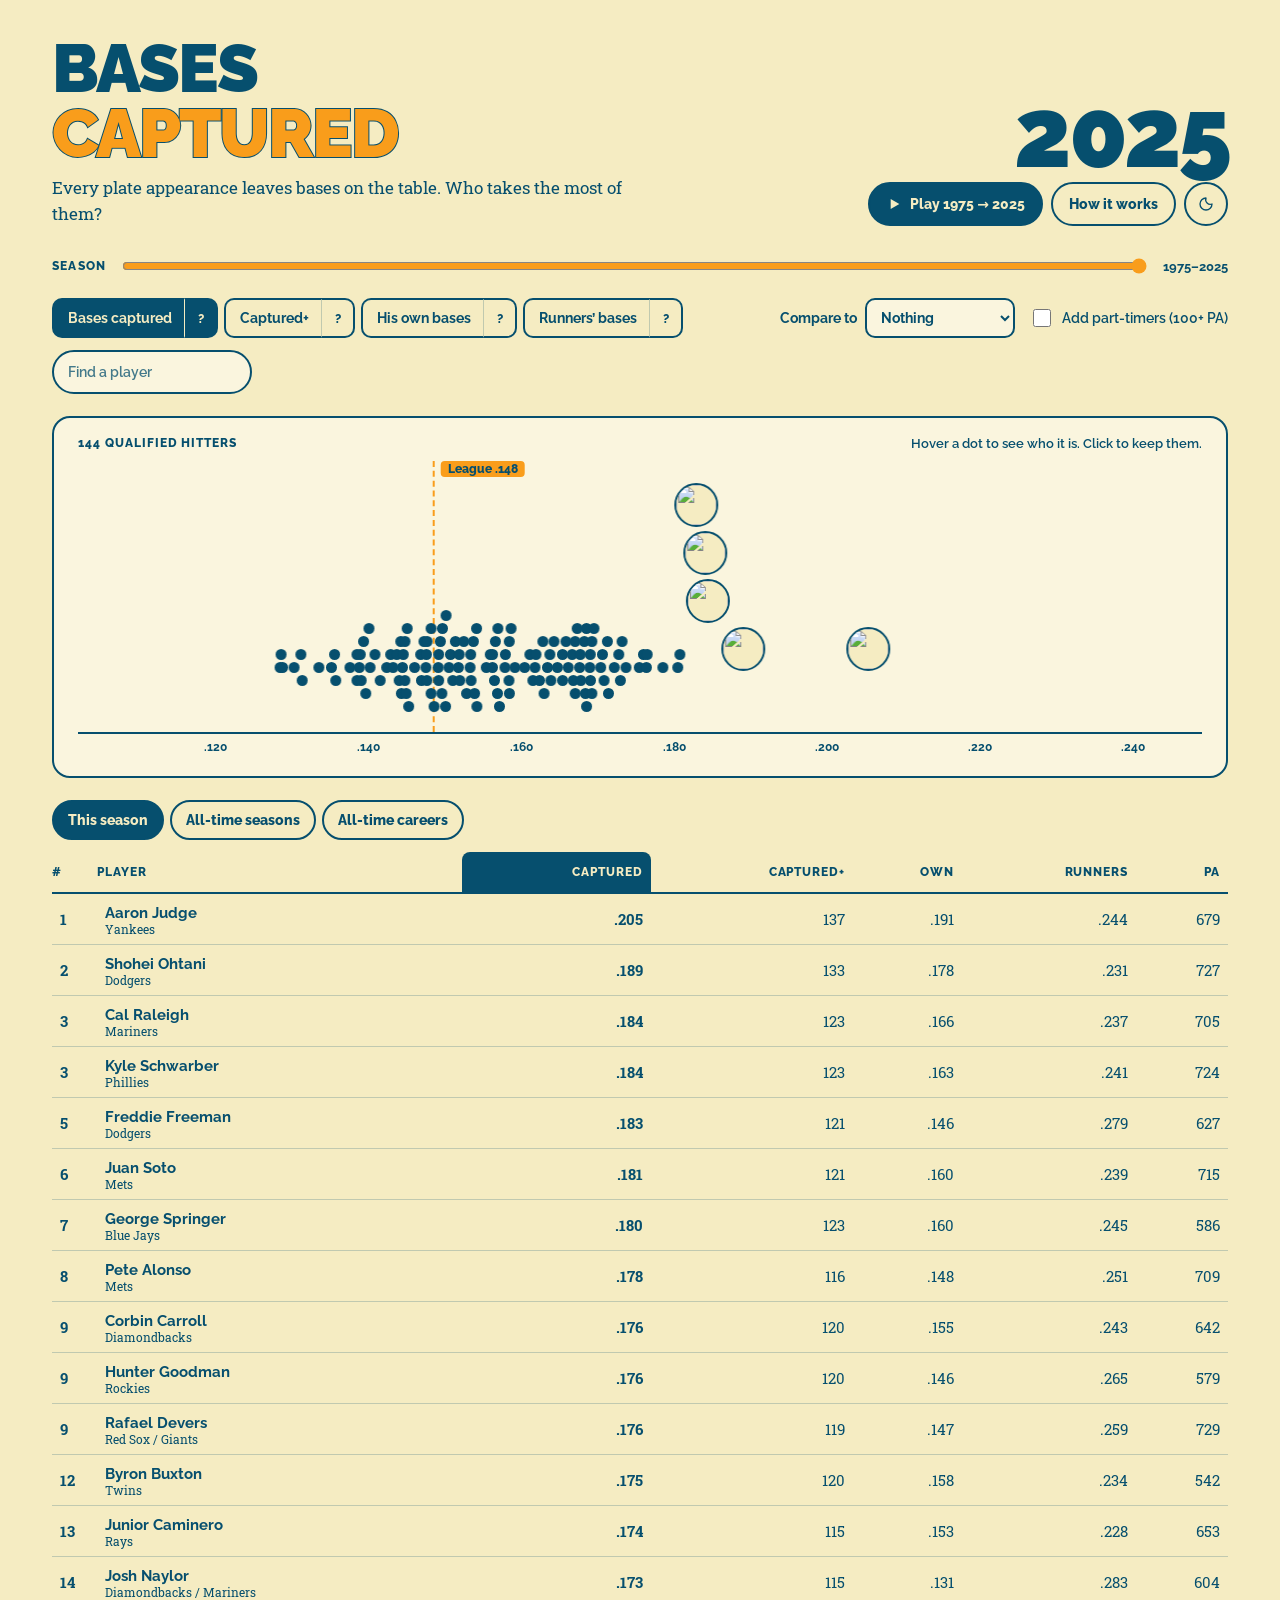
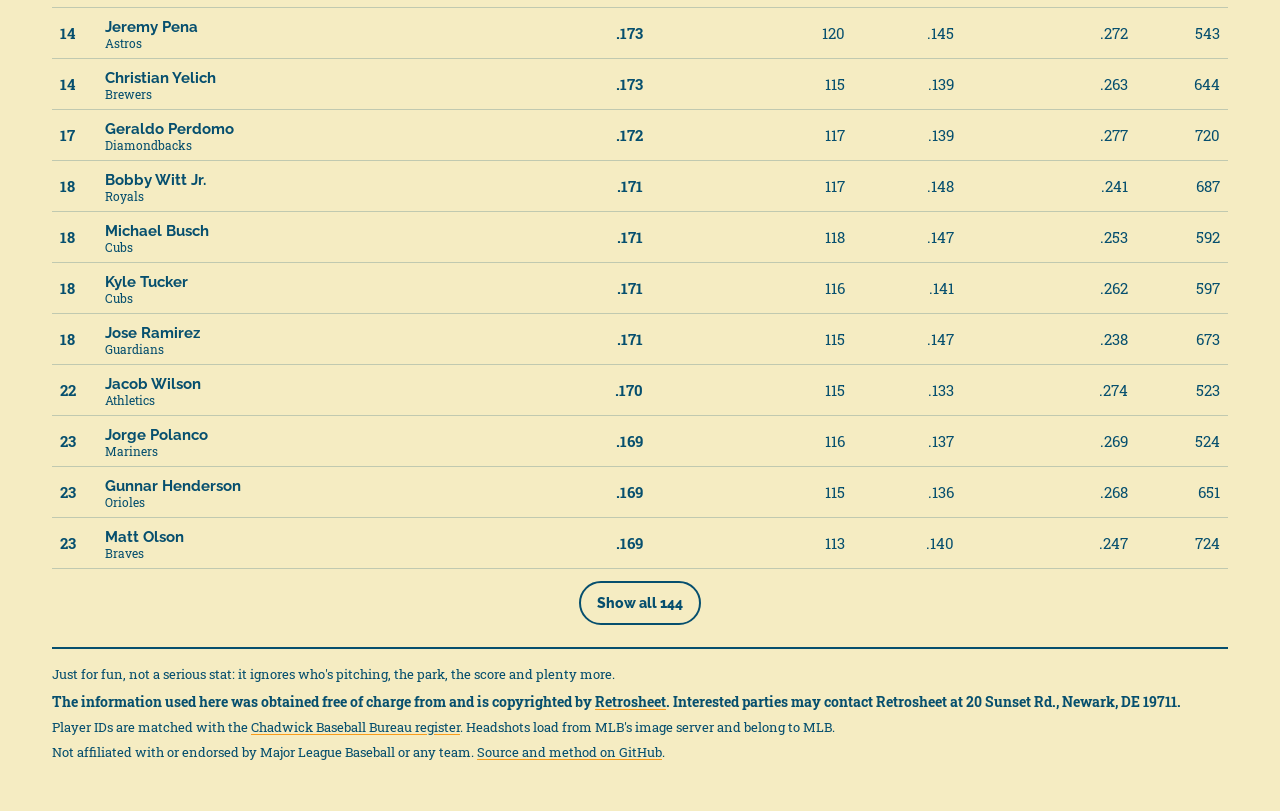
==== commit b00ba8ae: "Pre-launch fixes from the second review; add README and MIT license - Names keep Jr./Sr./II (Ken Gri" ====
--- a/docs/index.html
+++ b/docs/index.html
@@ -6,6 +6,7 @@
   <title>Bases Captured</title>
   <meta name="description" content="Every plate appearance leaves bases on the table. Who takes the most of them? A just-for-fun MLB stat, 1975–2025.">
   <meta property="og:type" content="website">
+  <meta property="og:site_name" content="Bases Captured">
   <meta property="og:title" content="Bases Captured">
   <meta property="og:description" content="Every plate appearance leaves bases on the table. Who takes the most of them? A just-for-fun MLB stat, 1975–2025.">
   <meta property="og:url" content="https://jethatch.github.io/basescaptured/">
@@ -25,11 +26,12 @@
   </script>
   <link rel="preconnect" href="https://fonts.googleapis.com">
   <link rel="preconnect" href="https://fonts.gstatic.com" crossorigin>
-  <link href="https://fonts.googleapis.com/css2?family=Raleway:wght@500;600;700;800;900&family=Roboto+Slab:wght@400;500;700&display=swap" rel="stylesheet">
+  <link href="https://fonts.googleapis.com/css2?family=Raleway:wght@600;700;800;900&family=Roboto+Slab:wght@400;700&display=swap" rel="stylesheet">
   <link rel="preconnect" href="https://img.mlbstatic.com">
   <link rel="stylesheet" href="css/style.css">
 </head>
 <body>
+  <noscript><p class="noscript">Bases Captured needs JavaScript to draw its charts and tables.</p></noscript>
   <div class="page">
     <header class="masthead">
       <div class="brand">
@@ -80,17 +82,17 @@
             <span class="hint hint-mouse">Hover a dot to see who it is. Click to keep them.</span>
             <span class="hint hint-touch">Tap a dot to see who it is.</span>
           </figcaption>
-          <p class="visually-hidden">Each dot is one hitter, placed by the chosen measure; dots stack where values are close. The leaderboard below lists the same players.</p>
+          <p class="visually-hidden">Each dot is one hitter, placed by the chosen measure; dots stack where values are close. Only the five leaders' faces are keyboard stops here; the leaderboard below lists every player and is the easier way through with a keyboard.</p>
           <div class="swarm" id="swarm" role="group" aria-label="Chart of hitters by the chosen measure"></div>
           <div class="axis" id="axis" aria-hidden="true"></div>
           <div class="disagree" id="disagree" hidden></div>
         </figure>
 
         <section class="board" aria-label="Leaderboard">
-          <div class="tabs" id="tabs" role="tablist" aria-label="Leaderboard view">
-            <button type="button" role="tab" data-view="season" aria-selected="true">This season</button>
-            <button type="button" role="tab" data-view="seasons" aria-selected="false">All-time seasons</button>
-            <button type="button" role="tab" data-view="careers" aria-selected="false">All-time careers</button>
+          <div class="tabs" id="tabs" role="group" aria-label="Leaderboard view">
+            <button type="button" data-view="season" aria-pressed="true">This season</button>
+            <button type="button" data-view="seasons" aria-pressed="false">All-time seasons</button>
+            <button type="button" data-view="careers" aria-pressed="false">All-time careers</button>
           </div>
           <div class="alltime" id="alltime" hidden></div>
           <div class="table-wrap" id="season-table">
@@ -108,8 +110,9 @@
 
     <footer class="footer">
       <p>Just for fun, not a serious stat: it ignores who's pitching, the park, the score and plenty more.</p>
-      <p>The information used here was obtained free of charge from and is copyrighted by Retrosheet. Interested parties may contact Retrosheet at 20 Sunset Rd., Newark, DE 19711.</p>
-      <p>Player headshots load from MLB's image server and belong to MLB. Player IDs are matched with the Chadwick Bureau register.</p>
+      <p class="credit">The information used here was obtained free of charge from and is copyrighted by <a href="https://www.retrosheet.org/">Retrosheet</a>. Interested parties may contact Retrosheet at 20 Sunset Rd., Newark, DE 19711.</p>
+      <p>Player IDs are matched with the <a href="https://github.com/chadwickbureau/register">Chadwick Baseball Bureau register</a>. Headshots load from MLB's image server and belong to MLB.</p>
+      <p>Not affiliated with or endorsed by Major League Baseball or any team. <a href="https://github.com/jethatch/basescaptured">Source and method on GitHub</a>.</p>
     </footer>
   </div>
 
@@ -148,6 +151,7 @@
       <li>That has quirks: a sacrifice bunt that moves a runner up, or an intentional walk with runners on, often scores better than an average plate appearance, while an intentional walk with the bases empty pulls a great hitter down a little.</li>
       <li>Qualified hitters have 3.1 plate appearances per team game, the same line as the batting title.</li>
     </ul>
+    <p class="how-credit">Play-by-play from <a href="https://www.retrosheet.org/">Retrosheet</a>; player IDs from the <a href="https://github.com/chadwickbureau/register">Chadwick Bureau</a>. See the footer for the full notice.</p>
   </dialog>
 
   <script type="module" src="js/app.js"></script>
--- a/docs/css/style.css
+++ b/docs/css/style.css
@@ -11,6 +11,7 @@
   --ink: #064f6e;
   --display: #064f6e;
   --accent: #f99d1b;          /* fills, lines, rings; never small text */
+  --focus: #064f6e;
   --card: rgba(255, 255, 255, 0.45);
   --line: rgba(6, 79, 110, 0.22);
   --rule: #064f6e;
@@ -36,6 +37,7 @@
     --ink: #f5b070;
     --display: #f3a257;
     --accent: #f68c50;
+    --focus: #f68c50;
     --card: rgba(6, 79, 110, 0.4);
     --line: rgba(245, 176, 112, 0.22);
     --rule: #f3a257;
@@ -58,6 +60,7 @@
   --ink: #f5b070;
   --display: #f3a257;
   --accent: #f68c50;
+  --focus: #f68c50;
   --card: rgba(6, 79, 110, 0.4);
   --line: rgba(245, 176, 112, 0.22);
   --rule: #f3a257;
@@ -89,7 +92,9 @@
 h1, h2, h3, p { margin: 0; }
 a { color: inherit; text-decoration-color: var(--accent); text-underline-offset: 2px; }
 button, input, select { font: inherit; color: inherit; }
-:focus-visible { outline: 3px solid var(--accent); outline-offset: 2px; }
+:focus-visible { outline: 3px solid var(--focus); outline-offset: 2px; }
+.noscript { padding: 24px; font-size: 18px; }
+.badge { display: inline-block; margin-left: 6px; padding: 0 6px; border-radius: 4px; font: 700 11px var(--font-display); background: var(--card); box-shadow: inset 0 0 0 1px var(--rule); white-space: nowrap; }
 .visually-hidden {
   position: absolute; width: 1px; height: 1px; overflow: hidden;
   clip: rect(0 0 0 0); white-space: nowrap;
@@ -377,7 +382,7 @@
   min-height: 40px; padding: 0 14px; border-radius: 999px; border: 2px solid var(--rule);
   background: transparent; font: 800 14px var(--font-display); cursor: pointer;
 }
-.tabs button[aria-selected="true"] { background: var(--sel-bg); color: var(--sel-ink); border-color: var(--sel-bg); }
+.tabs button[aria-pressed="true"] { background: var(--sel-bg); color: var(--sel-ink); border-color: var(--sel-bg); }
 .alltime { width: 100%; display: flex; flex-direction: column; gap: 10px; align-items: center; }
 .alltime-note { align-self: flex-start; font-size: 13px; }
 .thumb { width: 32px; height: 32px; border-radius: 50%; object-fit: cover; object-position: top; background: var(--card); border: 2px solid var(--rule); vertical-align: middle; margin-right: 10px; flex: none; }
@@ -533,12 +538,18 @@
 
 /* ---------------------------------------------------------------- footer */
 
-.footer { border-top: 2px solid var(--rule); padding-top: 16px; font-size: 12px; display: flex; flex-direction: column; gap: 4px; }
+.footer { border-top: 2px solid var(--rule); padding-top: 16px; font-size: 13px; display: flex; flex-direction: column; gap: 6px; }
+.footer .credit { font-size: 14px; font-weight: 700; }
 
 /* ---------------------------------------------------------------- narrow screens */
 
+.panel-expand { display: none; }
 @media (max-width: 900px) {
   .main.has-panel { grid-template-columns: minmax(0, 1fr); }
+  .panel-expand { display: inline-flex; width: 100%; }
+  /* the phone sheet starts small so the chart stays visible; "Show details" opens the rest */
+  .panel:not(.open) > :not(.panel-head):not(.panel-big):not(.panel-expand) { display: none; }
+  .panel:not(.open) .panel-big .val { font-size: 32px; }
   .panel {
     position: fixed;
     left: 8px;
